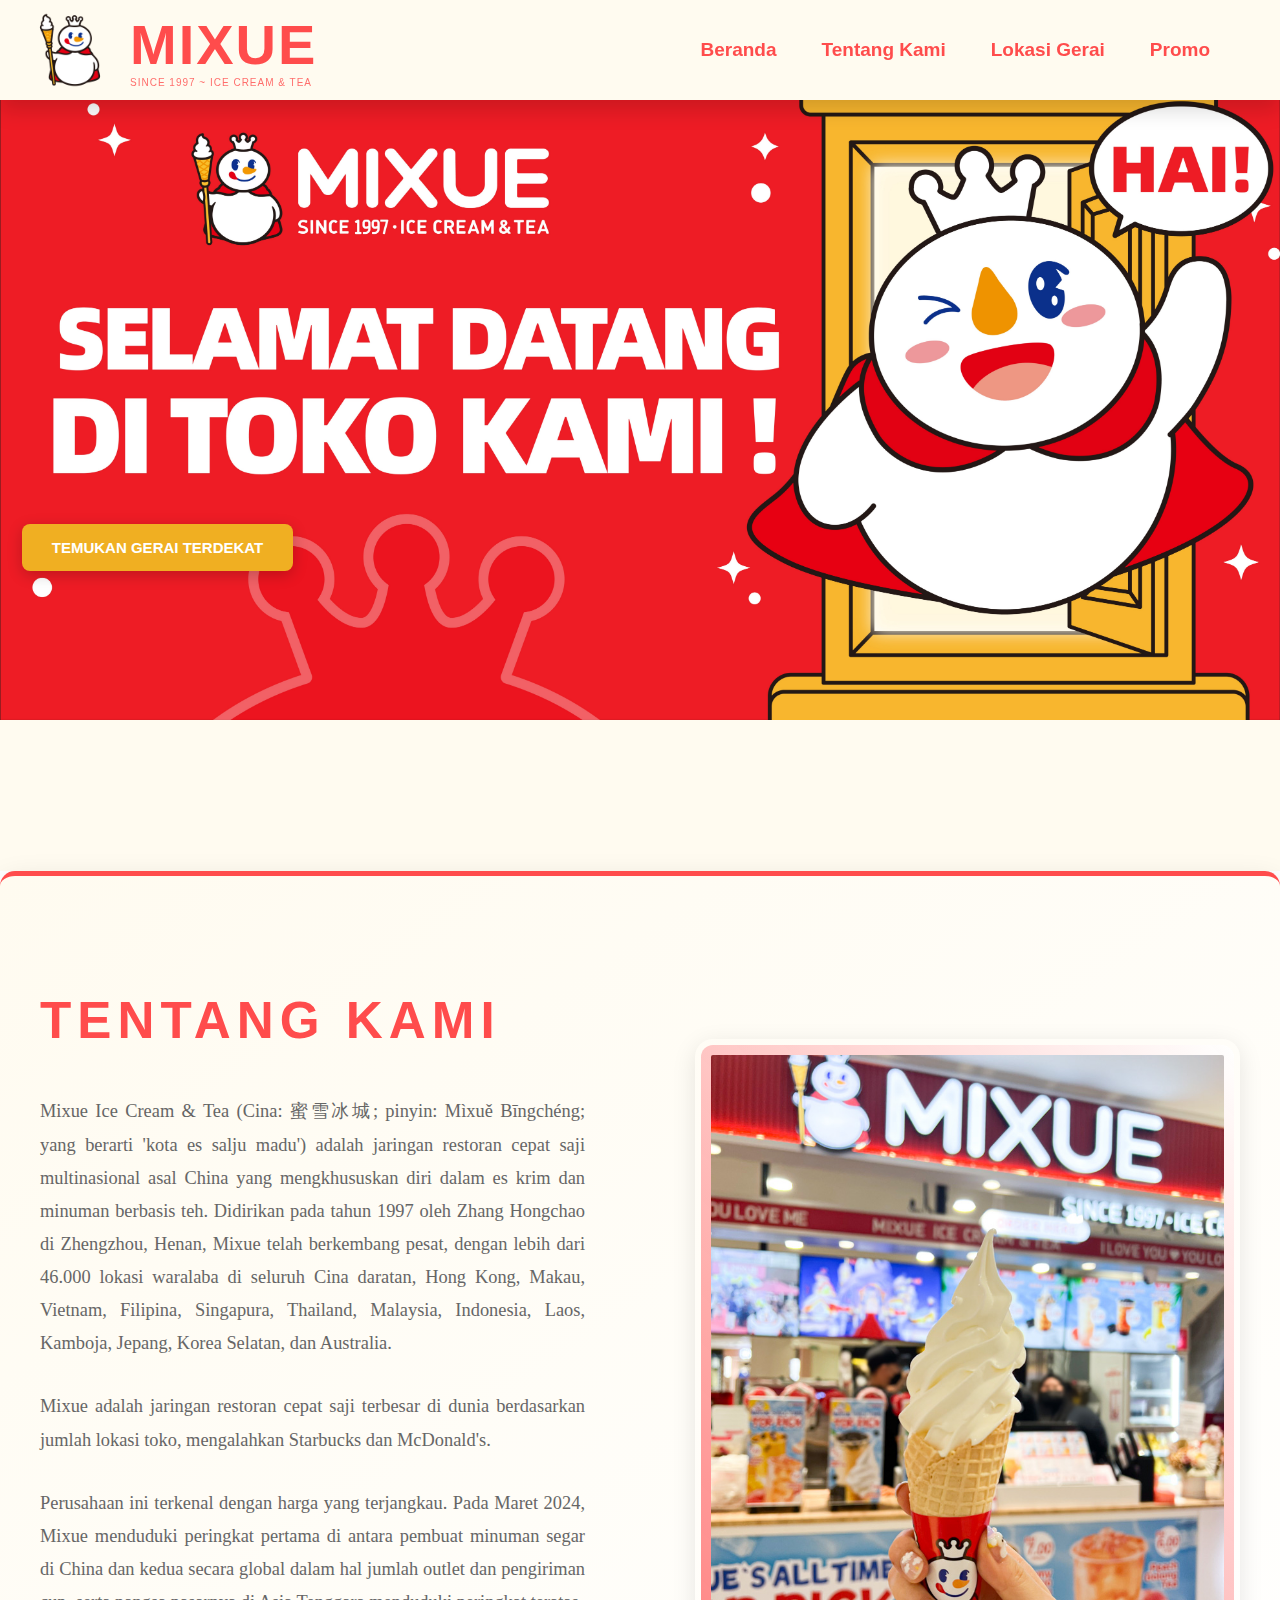
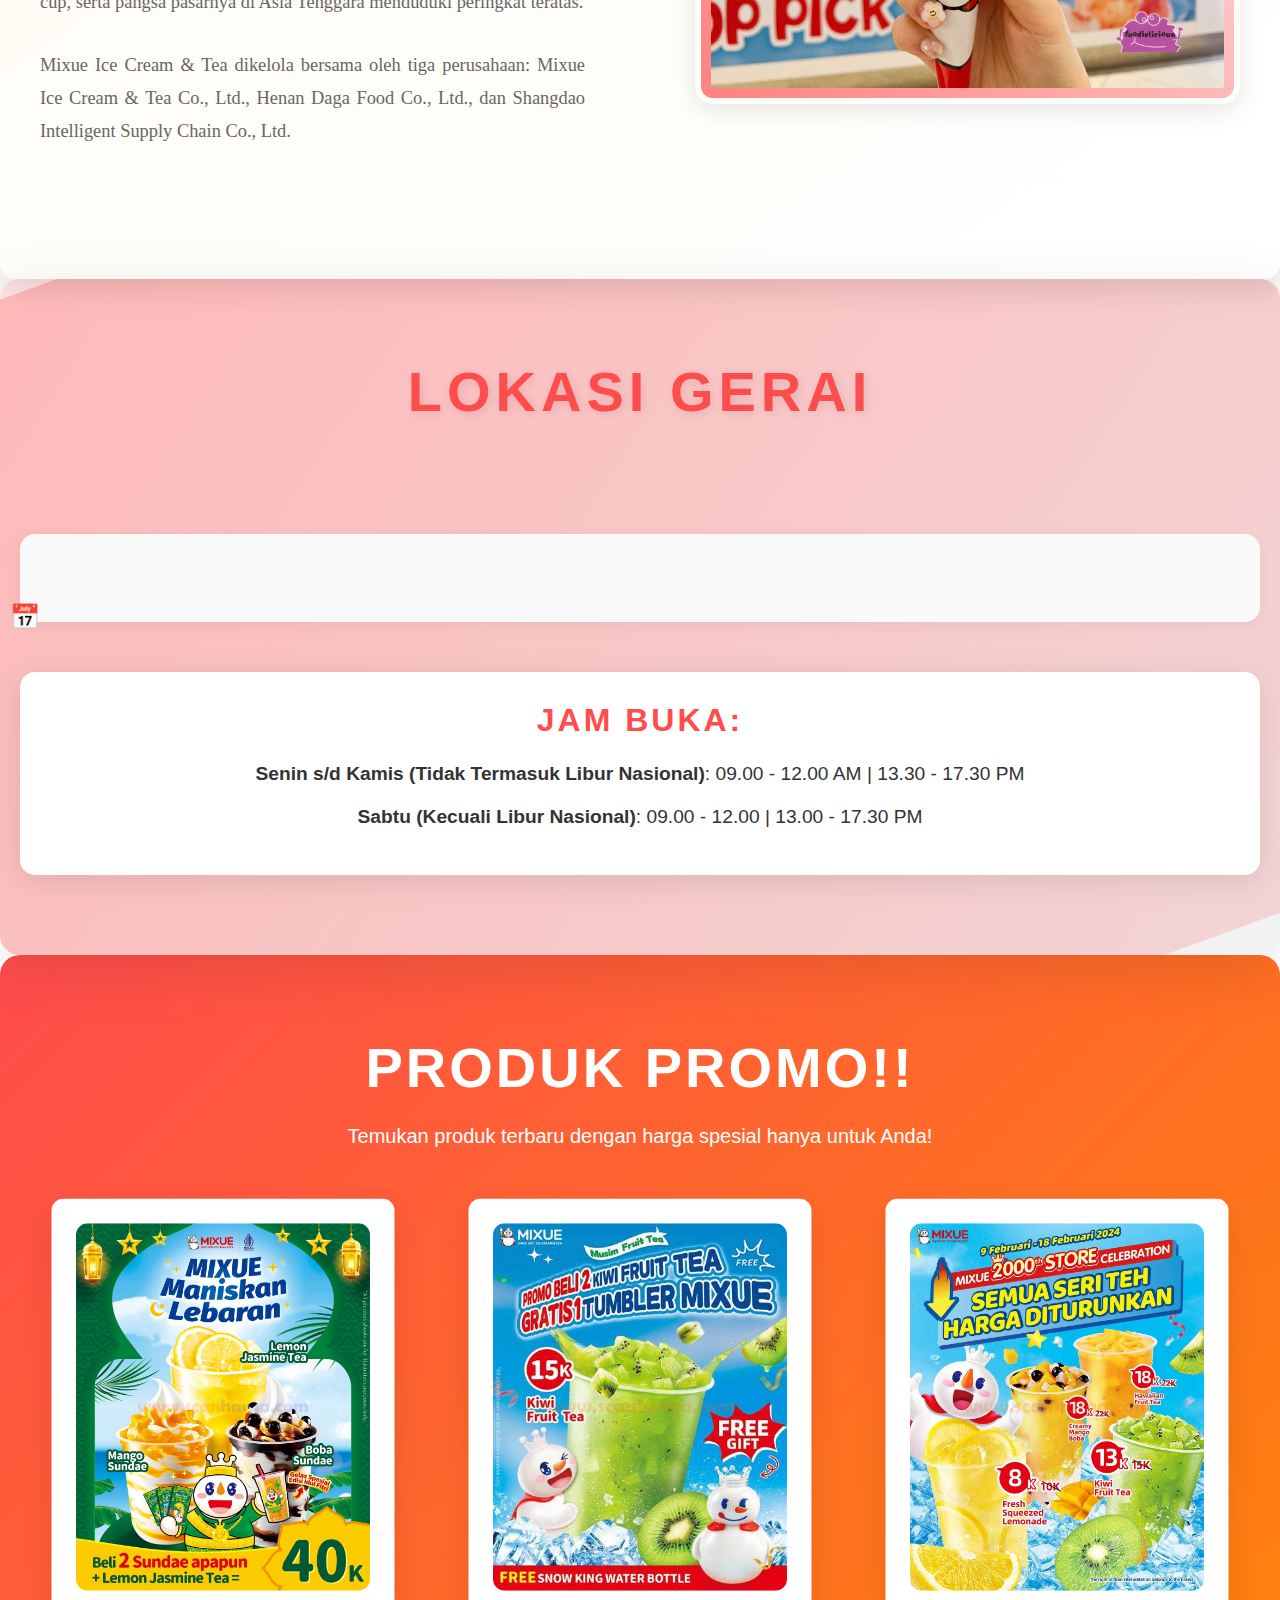
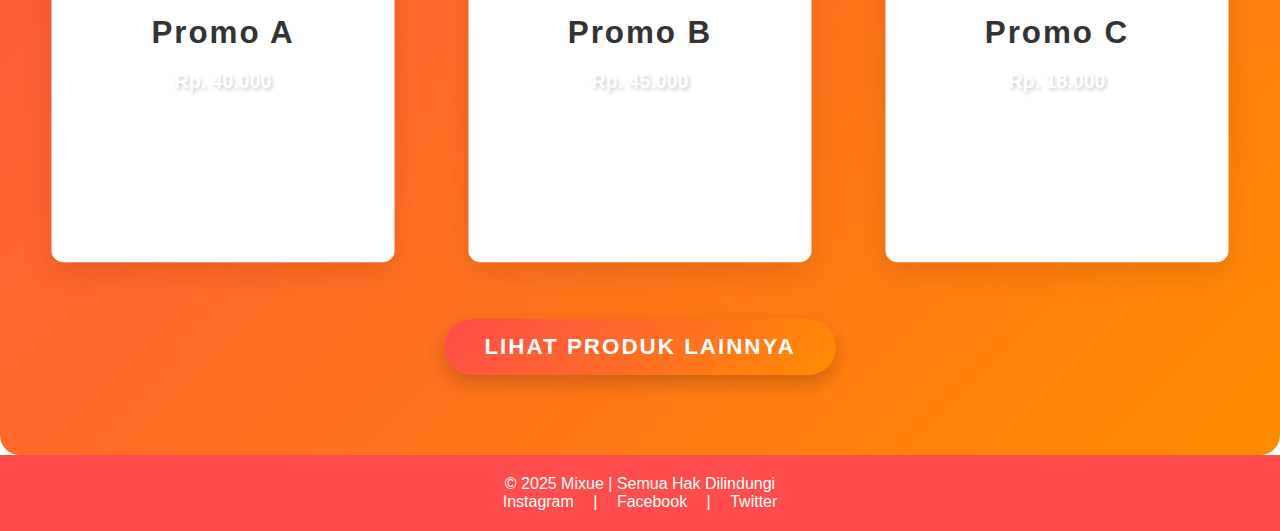
==== index.html @ 16f188e3 "Add files via upload" ====
<!DOCTYPE html>
<html lang="id">
<head>
  <meta charset="UTF-8">
  <meta name="viewport" content="width=device-width, initial-scale=1.0">
  <title>Mixue - Es Krim & Teh</title>
  <link rel="stylesheet" href="styles.css">
</head>
<body>
<!-- Header -->
<header>
  <div class="logo">
    <img src="pngwing.com.png" alt="Mixue Logo">
    <div class="brand-text">
      <span class="brand-main">MIXUE</span>
      <span class="brand-sub">SINCE 1997 ~ ICE CREAM & TEA</span>
    </div>
  </div>
  <nav>
    <ul>
      <li><a href="#home">Beranda</a></li>
      <li><a href="#about">Tentang Kami</a></li>
      <li><a href="#locations">Lokasi Gerai</a></li>
      <li><a href="#promo">Promo</a></li>
    </ul>
  </nav>
</header>

 <!-- Home Section -->
<section id="home">
  <div class="hero">
    <!-- Menambahkan gambar di bagian home -->
    <img src="mixue home.jpeg" alt="Mixue Awalan" class="hero-image">
    <a href="#locations" class="btn">Temukan Gerai Terdekat</a>
  </div>
</section>

  <!-- About Us Section -->
<section id="about">
  <div class="about-container">
    <div class="about-text">
      <h2>Tentang Kami</h2>
      <p>Mixue Ice Cream & Tea (Cina: 蜜雪冰城; pinyin: Mìxuě Bīngchéng; yang berarti 'kota es salju madu') adalah jaringan restoran cepat saji multinasional asal China yang mengkhususkan diri dalam es krim dan minuman berbasis teh. Didirikan pada tahun 1997 oleh Zhang Hongchao di Zhengzhou, Henan, Mixue telah berkembang pesat, dengan lebih dari 46.000 lokasi waralaba di seluruh Cina daratan, Hong Kong, Makau, Vietnam, Filipina, Singapura, Thailand, Malaysia, Indonesia, Laos, Kamboja, Jepang, Korea Selatan, dan Australia.</p>
      
      <p>Mixue adalah jaringan restoran cepat saji terbesar di dunia berdasarkan jumlah lokasi toko, mengalahkan Starbucks dan McDonald's.</p>
      
      <p>Perusahaan ini terkenal dengan harga yang terjangkau. Pada Maret 2024, Mixue menduduki peringkat pertama di antara pembuat minuman segar di China dan kedua secara global dalam hal jumlah outlet dan pengiriman cup, serta pangsa pasarnya di Asia Tenggara menduduki peringkat teratas.</p>
      
      <p>Mixue Ice Cream & Tea dikelola bersama oleh tiga perusahaan: Mixue Ice Cream & Tea Co., Ltd., Henan Daga Food Co., Ltd., dan Shangdao Intelligent Supply Chain Co., Ltd.</p>
    </div>

    <div class="about-image">
      <img src="mixue store.jpg" alt="Mixue Store" />
    </div>
  </div>
</section>


 <!-- Locations Section -->
<section id="locations">
  <h2>Lokasi Gerai</h2>
  <p>Temukan gerai Mixue terdekat di kota Anda!</p>
  <!-- Peta atau Daftar Lokasi (misal menggunakan gambar atau teks) -->
  <div class="location-list">
    <ul>
      <li>Surabaya - Jl. Kapasan No.210B, Sidodadi, Kec. Simokerto, Surabaya, Jawa Timur 60141</li>
    </ul>
  </div>
  
  <!-- Waktu Operasional -->
  <div class="operating-hours">
    <h3>Jam Buka:</h3>
    <ul>
      <li><strong>Senin s/d Kamis (Tidak Termasuk Libur Nasional)</strong>: 09.00 - 12.00 AM | 13.30 - 17.30 PM</li>
      <li><strong>Sabtu (Kecuali Libur Nasional)</strong>: 09.00 - 12.00 | 13.00 - 17.30 PM</li>
    </ul>
  </div>
</section>

<!-- Produk Promo Section -->
<section id="promo">
  <h2>Produk Promo!!</h2>
  <p>Temukan produk terbaru dengan harga spesial hanya untuk Anda!</p>

  <!-- Daftar Produk Promo -->
  <div class="promo-products">
    <!-- Produk 1 -->
    <div class="product-card">
      <img src="Promo Mixue 1.jpg" alt="Produk A">
      <h3>Promo A</h3>
      <p class="price">Rp. 40.000</p>
      <p class="description">Nikmati rasa lezat dengan promo spesial hanya untuk Anda.</p>
    </div>

    <!-- Produk 2 -->
    <div class="product-card">
      <img src="Promo Mixue 2.jpeg" alt="Produk B">
      <h3>Promo B</h3>
      <p class="price">Rp. 45.000</p>
      <p class="description">Promo terbatas! Jangan sampai kehabisan.</p>
    </div>

    <!-- Produk 3 -->
    <div class="product-card">
      <img src="Promo Mixue 3.jpg" alt="Produk C">
      <h3>Promo C</h3>
      <p class="price">Rp. 18.000</p>
      <p class="description">Dapatkan potongan harga 20% untuk produk ini!</p>
    </div>
  </div>

   <!-- Tombol Lihat Produk Lainnya -->
   <div class="view-more">
    <a href="produklain.html" class="btn-view-more">Lihat Produk Lainnya</a>
  </div>

</section>


  <!-- Footer -->
  <footer>
    <p>&copy; 2025 Mixue | Semua Hak Dilindungi</p>
    <div class="social-media">
      <a href="https://www.instagram.com/mixueindonesia/">Instagram</a> | <a href="https://www.facebook.com/MixueIndonesia/">Facebook</a> | <a href="https://x.com/mixue_indonesia">Twitter</a>
    </div>
  </footer>
</body>
</html>
---- styles.css ----
/* Reset beberapa elemen dasar */
* {
  margin: 0;
  padding: 0;
  box-sizing: border-box;
}

html {
  scroll-behavior: smooth; /* Animasi scroll halus */
}


/* Pastikan margin dan padding body dan html juga direset */
html, body {
  margin: 0;
  padding: 0;
  height: 100%; /* Pastikan body mengisi seluruh layar */
}

/* Body dan dasar tampilan */
body {
  font-family: Arial, sans-serif;
  background-color: #fff;
  color: #333;
}

/* Header */
header {
  background-color: white; /* Warna putih untuk latar belakang header */
  padding: 0px 50px; /* Padding lebih besar untuk header */
  color: #333;
  display: flex; /* Menggunakan Flexbox */
  justify-content: space-between; /* Membuat ruang antara logo dan menu */
  align-items: center; /* Menjaga logo dan teks di tengah secara vertikal */
  margin: 0; /* Pastikan tidak ada margin pada header */
  box-shadow: 0 4px 10px rgba(0, 0, 0, 0.1); /* Bayangan halus di bawah header */
  transition: all 0.3s ease-in-out; /* Transisi halus pada perubahan */
  position: fixed; /* Membuat header tetap di posisi atas saat scroll */
  top: 0; /* Menjaga header di atas */
  left: 0;
  right: 0;
  z-index: 1000; /* Agar header berada di atas konten lainnya */
}

/* Efek hover pada header */
header:hover {
  background-color: #FFFBF0; /* Mengubah warna latar belakang saat hover */
  box-shadow: 0 10px 20px rgba(0, 0, 0, 0.15); /* Efek bayangan lebih dalam */
}

/* Logo */
header .logo {
  display: flex;
  align-items: center; /* Menjaga logo dan teks di tengah secara vertikal */
  text-align: center;
  justify-content: center;
  animation: slideInLeft 1s ease-out; /* Animasi logo masuk dari kiri */
  position: relative;
  left: -30px;
}

/* Gambar Logo */
header .logo img {
  height: 100px; /* Ukuran logo */
  margin-right: 10px; /* Menambahkan jarak antara logo dan teks */
  animation: pulse 2s infinite; /* Animasi pulsasi untuk logo */
}

/* Teks Brand */
header .brand-text {
  display: flex; /* Menggunakan Flexbox untuk menyusun teks */
  flex-direction: column; /* Menyusun teks MIXUE dan yang lainnya secara vertikal */
  align-items: flex-start; /* Menjaga teks tetap di kiri secara horizontal */
  animation: fadeIn 1s ease-in-out; /* Animasi teks muncul */
}

/* Nama Brand */
header .brand-main {
  font-size: 3.5rem; /* Ukuran font lebih besar untuk MIXUE */
  font-weight: bold;
  color: #FF4C4C; /* Warna merah cerah */
  text-transform: uppercase;
  margin-bottom: 0px;
  letter-spacing: 2px; /* Memberikan jarak antar huruf */
  transition: transform 0.3s ease; /* Efek transformasi halus */
}

header .brand-main:hover {
  transform: scale(1.1); /* Efek memperbesar saat hover */
}

/* Subjudul Brand */
header .brand-sub {
  font-size: 10px;
  color: #FF4C4C; /* Warna merah */
  font-weight: normal;
  text-transform: uppercase;
  letter-spacing: 1px;
  opacity: 0.8; /* Efek transparansi */
  transition: opacity 0.3s ease; /* Efek transisi opacity */
}

header .brand-sub:hover {
  opacity: 1; /* Efek opacity penuh saat hover */
}

/* Menu Navigasi */
header nav ul {
  list-style-type: none;
  display: flex; /* Mengatur menu navigasi secara horizontal */
}

header nav ul li {
  margin-left: 25px;
  margin-right: 20px;
}

header nav ul li a {
  color: #FF4C4C;
  text-decoration: none;
  font-size: 19px;
  font-weight: bold;
  position: relative;
  transition: all 0.3s ease; /* Transisi halus saat hover */
}

header nav ul li a::after {
  content: "";
  position: absolute;
  width: 0;
  height: 2px;
  background-color: #FF4C4C;
  bottom: -5px;
  left: 50%;
  transition: width 0.3s, left 0.3s; /* Efek garis bawah pada hover */
}

header nav ul li a:hover::after {
  width: 100%;
  left: 0;
}

/* Animasi untuk Logo */
@keyframes slideInLeft {
  0% {
    transform: translateX(-100%);
    opacity: 0;
  }
  100% {
    transform: translateX(0);
    opacity: 1;
  }
}

/* Animasi untuk Teks */
@keyframes fadeIn {
  0% {
    opacity: 0;
  }
  100% {
    opacity: 1;
  }
}

/* Animasi Pulsasi untuk Logo */
@keyframes pulse {
  0% {
    transform: scale(1);
  }
  50% {
    transform: scale(1.05);
  }
  100% {
    transform: scale(1);
  }
}

/* Efek Opasitas untuk Header Saat Scroll */
header.scrolled {
  opacity: 0.85; /* Membuat header lebih transparan saat scroll */
  box-shadow: 0 6px 12px rgba(0, 0, 0, 0.15); /* Menurunkan bayangan untuk memberi efek lebih ringan */
  background-color: rgba(255, 255, 255, 0.9); /* Memberikan latar belakang semi-transparan */
}

/* Home Section */
#home {
  background-color: #FFFBF0; /* Warna lembut untuk latar belakang */
  text-align: center;
  padding: 80px 0; /* Memberikan jarak lebih pada bagian atas dan bawah */
  margin-top: 0; /* Menghindari margin tambahan pada home section */
}

  #home h1 {
    color: #FF4C4C;
    font-size: 3rem;
    margin-bottom: 20px;
  }
  
  #home p {
    font-size: 1.2rem;
    color: #555;
    margin-bottom: 20px;
  }
  
  #home .btn {
    background-color: #f0af22; /* Warna merah cerah yang kontras */
    color: white;
    padding: 15px 30px; /* Ukuran lebih besar untuk kesan tombol yang lebih menonjol */
    text-decoration: none;
    font-weight: bold;
    border-radius: 8px; /* Sudut yang lebih melengkung */
    display: inline-block; /* Membuat tombol berbentuk blok, dan lebih responsif */
    font-size: 15px; /* Ukuran font sedikit lebih besar */
    box-shadow: 0px 4px 15px rgba(0, 0, 0, 0.2); /* Bayangan untuk efek kedalaman */
    text-transform: uppercase; /* Semua huruf menjadi kapital */
    letter-spacing: 0px; /* Memberikan spasi antar huruf agar lebih modern */
    transition: all 0.3s ease; /* Efek transisi saat tombol dihover */
    position: relative;
    top: -220px; /* Geser ke atas */
    margin-left: 0; /* Pastikan tidak ada margin yang terlalu besar */
    margin-right: 965px; /* Memberikan jarak antar elemen */
  }
  
  #home .btn:hover {
    background-color: #1669d6; /* Mengubah warna saat hover menjadi lebih gelap */
    box-shadow: 0px 8px 25px rgba(0, 0, 0, 0.3); /* Bayangan lebih kuat saat hover */
    transform: translateY(-5px); /* Memberikan efek tombol terangkat saat hover */
  }
  
  #home .btn:active {
    background-color: #e60000; /* Mengubah warna saat tombol ditekan */
    transform: translateY(2px); /* Memberikan efek tombol terdorong saat ditekan */
  }  

  /* Menambahkan Gambar di Home Section */
.hero-image {
  width: 100%; /* Membuat gambar memenuhi lebar layar */
  height: auto; /* Menjaga rasio gambar */
  object-fit: cover; /* Agar gambar mengisi area dengan baik */
  margin-bottom: 20px; /* Memberi jarak antara gambar dan teks */
}

  
/* About Us Section */
#about {
  background: linear-gradient(145deg, #FFFBF0, #fff); /* Soft gradient background */
  padding: 100px 40px; /* Increased padding for a spacious feel */
  color: #333;
  font-size: 1.2rem;
  line-height: 1.75;
  border-top: 5px solid #FF4C4C; /* Bold border to highlight the section */
  border-radius: 15px; /* Smooth rounded corners */
  box-shadow: 0 10px 30px rgba(0, 0, 0, 0.12); /* Soft shadow for a floating effect */
  overflow: hidden; /* Prevents content spillover */
  position: relative;
}

/* Adding a subtle particle animation to the background */
@keyframes particleAnimation {
  0% { background-position: 0 0; }
  100% { background-position: 100% 100%; }
}

#about::after {
  content: "";
  position: absolute;
  top: 0;
  left: 0;
  width: 100%;
  height: 100%;
  background: url('https://www.transparenttextures.com/patterns/dot-grid-2x.png'); /* Soft texture for background */
  opacity: 0.1;
  animation: particleAnimation 10s linear infinite;
  pointer-events: none; /* Keeps background effects non-interactive */
}

/* Container for text and image */
.about-container {
  display: flex;
  justify-content: space-between;
  align-items: center;
  max-width: 1400px;
  margin: 0 auto;
  gap: 60px; /* Extra spacing between text and image */
  position: relative;
  z-index: 1; /* Ensure content is on top of background particles */
}

/* Text Section */
.about-text {
  flex: 1;
  margin-right: 50px;
  max-width: 650px; /* Restrict text width for readability */
}

#about h2 {
  font-size: 3.2rem;
  color: #FF4C4C;
  font-weight: 800;
  margin-bottom: 30px;
  text-transform: uppercase;
  letter-spacing: 6px;
  text-align: left;
  font-family: 'Poppins', sans-serif;
  position: relative;
  animation: fadeInUp 1.5s ease-out;
  z-index: 2; /* Ensure heading is on top */
}

/* Adding a glowing underline to the heading */
#about h2::after {
  content: "";
  position: absolute;
  bottom: -10px;
  left: 0;
  width: 50%;
  height: 2px;
  background: #FF4C4C;
  box-shadow: 0 0 8px #FF4C4C;
  transform: scaleX(0);
  transform-origin: right;
  animation: underlineGlow 1.2s ease-out forwards;
}

@keyframes underlineGlow {
  100% {
    transform: scaleX(1);
    transform-origin: left;
  }
}

#about p {
  font-size: 1.15rem;
  color: #666;
  line-height: 1.8;
  max-width: 900px;
  margin: 0 auto;
  margin-bottom: 30px;
  font-family: 'Lora', serif;
  text-align: justify;
  animation: fadeInUp 2s ease-out;
  z-index: 2;
}

/* Hover Effects for Text */
#about p:hover {
  color: #FF4C4C;
  cursor: pointer;
  transition: color 0.3s ease;
}

/* Image Section */
.about-image {
  flex: 1;
  text-align: center;
  position: relative;
  z-index: 2;
}

.about-image img {
  width: 100%;
  max-width: 600px;
  height: auto;
  border-radius: 18px;
  box-shadow: 0 6px 25px rgba(0, 0, 0, 0.1);
  border: 6px solid transparent; /* Invisible border for effect */
  background: linear-gradient(45deg, rgba(255, 76, 76, 0.7), rgba(255, 255, 255, 0.8)); /* Gradient border effect */
  transition: all 0.3s ease;
  background-clip: padding-box;
  padding: 10px;
  transform: scale(1);
}

.about-image img:hover {
  transform: scale(1.05); /* Slight zoom effect on hover */
  box-shadow: 0 10px 40px rgba(0, 0, 0, 0.15); /* Enhanced shadow */
}

/* Unique Decorative Border for Image */
.about-image img::before {
  content: "";
  position: absolute;
  top: 0;
  left: 0;
  width: 100%;
  height: 100%;
  border: 4px solid #FF4C4C; /* Red border */
  border-radius: 18px;
  z-index: -1; /* Behind the image */
  background: url('https://www.transparenttextures.com/patterns/DiagonalStripes.png'); /* Subtle texture inside border */
  opacity: 0.2;
  pointer-events: none; /* Ensures the border does not block interaction */
}

/* Fade-in-up Animation */
@keyframes fadeInUp {
  0% {
    opacity: 0;
    transform: translateY(30px);
  }
  100% {
    opacity: 1;
    transform: translateY(0);
  }
}

/* Scroll-to-Top Button Style */
#scroll-to-top {
  position: fixed;
  bottom: 20px;
  right: 20px;
  background-color: #FF4C4C;
  color: #fff;
  padding: 15px;
  border-radius: 50%;
  box-shadow: 0 5px 15px rgba(0, 0, 0, 0.15);
  cursor: pointer;
  font-size: 1.5rem;
  z-index: 1000;
  opacity: 0;
  transform: translateY(50px);
  transition: opacity 0.3s ease, transform 0.3s ease;
}

#scroll-to-top.show {
  opacity: 1;
  transform: translateY(0);
}

#scroll-to-top:hover {
  background-color: #e03a3a;
}

/* Media Query for Mobile Devices */
@media (max-width: 768px) {
  #about {
    padding: 50px 20px; /* Reduced padding on smaller screens */
  }

  .about-container {
    flex-direction: column;
    align-items: center;
  }

  .about-text {
    margin-right: 0;
    margin-bottom: 30px; /* Space between text and image on mobile */
  }

  .about-image img {
    max-width: 90%; /* Resize image for small screens */
  }
}
  
/* Lokasi Gerai Section */
#locations {
  padding: 80px 20px;
  background-color: #fff;
  text-align: center;
  border-radius: 20px;
  box-shadow: 0 15px 60px rgba(0, 0, 0, 0.1); /* Subtle but deep shadow for 3D effect */
  position: relative;
  overflow: hidden;
  background: linear-gradient(135deg, rgba(255, 76, 76, 0.15), rgba(0, 0, 0, 0.05)); /* Soft gradient for depth */
}

/* Decorative Diagonal Lines to add structure */
#locations::before {
  content: '';
  position: absolute;
  top: -30%;
  left: -20%;
  width: 150%;
  height: 150%;
  background: linear-gradient(135deg, rgba(255, 76, 76, 0.3), rgba(255, 76, 76, 0.15));
  z-index: -1;
  transform: rotate(-20deg);
  pointer-events: none;
  animation: moveDiagonal 15s linear infinite;
}

/* Diagonal line movement */
@keyframes moveDiagonal {
  0% {
    transform: rotate(-20deg) translateX(0) translateY(0);
  }
  50% {
    transform: rotate(-20deg) translateX(20%) translateY(20%);
  }
  100% {
    transform: rotate(-20deg) translateX(0) translateY(0);
  }
}

/* Title Styling */
#locations h2 {
  font-size: 3.5rem;
  color: #FF4C4C;
  font-family: 'Poppins', sans-serif;
  font-weight: 800;
  margin-bottom: 30px;
  text-transform: uppercase;
  letter-spacing: 5px;
  text-shadow: 2px 2px 10px rgba(0, 0, 0, 0.1); /* Adding shadow for emphasis */
  animation: fadeInUp 1s ease-out;
}

/* Subtitle (Description Text) Styling */
#locations p {
  font-size: 1.4rem;
  color: #555;
  margin-bottom: 40px;
  font-family: 'Lora', serif;
  max-width: 800px;
  margin-left: auto;
  margin-right: auto;
  line-height: 1.8;
  opacity: 0;
  animation: fadeInUp 1.3s ease-out 0.5s forwards; /* Delayed animation */
}

/* Location List Styling */
.location-list ul {
  list-style-type: none;
  padding: 0;
  margin: 0;
  opacity: 0;
  animation: fadeInUp 1.5s ease-out 1s forwards;
}

.location-list ul li {
  font-size: 1.3rem;
  color: #333;
  margin-bottom: 15px;
  padding-left: 40px;
  position: relative;
  line-height: 1.6;
  font-family: 'Roboto', sans-serif;
  text-transform: capitalize;
  transition: color 0.3s ease, transform 0.3s ease;
}

/* Pin Icon for Locations */
.location-list ul li:before {
  content: "📍"; /* Pin emoji */
  position: absolute;
  left: 10px;
  top: 50%;
  transform: translateY(-50%);
  font-size: 1.8rem;
  color: #FF4C4C;
}

/* Hover effect for locations */
.location-list ul li:hover {
  color: #FF4C4C;
  transform: translateX(10px); /* Move location slightly */
}

/* Add a soft border to location list */
.location-list {
  margin-top: 40px;
  padding: 20px;
  background-color: #f9f9f9;
  border-radius: 15px;
  box-shadow: 0 4px 15px rgba(0, 0, 0, 0.05);
}

/* Operasional Hours */
.operating-hours {
  background-color: #fff;
  padding: 30px 40px;
  border-radius: 15px;
  box-shadow: 0 6px 30px rgba(0, 0, 0, 0.1);
  margin-top: 50px;
  animation: fadeInUp 1.8s ease-out 1.5s forwards;
}

.operating-hours h3 {
  font-size: 2rem;
  color: #FF4C4C;
  font-weight: bold;
  margin-bottom: 20px;
  text-transform: uppercase;
  letter-spacing: 3px;
}

.operating-hours ul {
  list-style-type: none;
  padding: 0;
}

.operating-hours li {
  font-size: 1.2rem;
  color: #333;
  margin-bottom: 12px;
  line-height: 1.6;
  font-family: 'Roboto', sans-serif;
}

.operating-hours li:before {
  content: "📅";
  position: absolute;
  left: 10px;
  top: 50%;
  transform: translateY(-50%);
  font-size: 1.5rem;
  color: #FF4C4C;
}

/* Animations */
@keyframes fadeInUp {
  0% {
    opacity: 0;
    transform: translateY(20px);
  }
  100% {
    opacity: 1;
    transform: translateY(0);
  }
}

/* Responsive Styles for Mobile */
@media (max-width: 768px) {
  #locations {
    padding: 60px 15px;
  }

  #locations h2 {
    font-size: 2.5rem;
  }

  #locations p {
    font-size: 1.2rem;
    margin-bottom: 25px;
  }

  .location-list ul li {
    font-size: 1.1rem;
    padding-left: 30px;
  }

  .operating-hours {
    padding: 25px;
  }

  .operating-hours h3 {
    font-size: 1.8rem;
  }
}

/* Produk Promo Section */
#promo {
  padding: 80px 20px;
  text-align: center;
  background: linear-gradient(135deg, #FF4C4C, #FF8C00); /* Gradasi warna latar belakang */
  border-radius: 20px;
  animation: fadeInUp 1s ease-out; /* Animasi seluruh section */
}

#promo h2 {
  color: #fff;
  font-size: 3.5rem;
  margin-bottom: 20px;
  font-weight: 800;
  text-transform: uppercase;
  letter-spacing: 3px;
  font-family: 'Montserrat', sans-serif;
  animation: fadeInUp 1.5s ease-out; /* Animasi judul */
}

#promo p {
  font-size: 1.25rem;
  color: #fff;
  margin-bottom: 40px;
  font-family: 'Open Sans', sans-serif;
  line-height: 1.6;
  animation: fadeInUp 2s ease-out; /* Animasi deskripsi */
}

/* Kontainer untuk kartu produk */
.promo-products {
  display: grid;
  grid-template-columns: repeat(3, 1fr); /* Tiga kolom */
  gap: 30px;
  justify-items: center;
  margin-top: 40px;
  padding: 0 10px;
  animation: fadeInUp 2.5s ease-out;
}

/* Kartu Produk */
.product-card {
  background-color: #fff;
  border: none;
  border-radius: 12px;
  padding: 25px;
  box-shadow: 0 12px 30px rgba(0, 0, 0, 0.1);
  transition: transform 0.3s ease, box-shadow 0.3s ease, background-color 0.3s ease;
  width: 100%;
  max-width: 350px;
  text-align: center;
  font-family: 'Poppins', sans-serif;
  position: relative;
  overflow: hidden;
  transform: scale(0.98);
}

/* Hover effect untuk produk */
.product-card:hover {
  transform: scale(1.05) translateY(-10px);
  box-shadow: 0 8px 40px rgba(0, 0, 0, 0.3);
  background-color: #FF4C4C; /* Ubah warna latar belakang saat hover */
}

.product-card img {
  width: 100%;
  height: auto;
  border-radius: 12px;
  margin-bottom: 20px;
  transition: transform 0.3s ease;
}

.product-card img:hover {
  transform: scale(1.1); /* Efek zoom pada gambar saat hover */
}

/* Nama produk */
.product-card h3 {
  color: #333;
  font-size: 2rem;
  margin-bottom: 15px;
  font-weight: 700;
  font-family: 'Montserrat', sans-serif;
  text-transform: capitalize;
  letter-spacing: 2px;
  transition: color 0.3s ease;
}

.product-card h3:hover {
  color: #fff; /* Warna berubah saat hover */
}

/* Harga produk */
.product-card .price {
  color: #FF4C4C;
  font-size: 1.8rem;
  margin-bottom: 15px;
  font-weight: 600;
  text-shadow: 2px 2px 4px rgba(0, 0, 0, 0.2);
}

/* Deskripsi produk */
.product-card .description {
  color: #777;
  font-size: 1rem;
  margin-bottom: 20px;
  line-height: 1.5;
  font-family: 'Open Sans', sans-serif;
}

/* Animasi Fade-In */
@keyframes fadeInUp {
  0% {
    opacity: 0;
    transform: translateY(50px);
  }
  100% {
    opacity: 1;
    transform: translateY(0);
  }
}

@media (max-width: 960px) {
  /* Responsif: Mengubah grid menjadi 2 kolom di layar lebih kecil */
  .promo-products {
    grid-template-columns: repeat(2, 1fr);
  }
}

@media (max-width: 600px) {
  /* Responsif: Mengubah grid menjadi 1 kolom di layar lebih kecil */
  .promo-products {
    grid-template-columns: 1fr;
  }
}

/* Tombol Lihat Produk Lainnya */
.view-more {
  margin-top: 50px;
  text-align: center;
}

.btn-view-more {
  padding: 15px 40px;
  background: linear-gradient(135deg, #FF4C4C, #FF8C00); /* Gradien warna latar belakang */
  color: #fff;
  font-size: 1.4rem;
  font-weight: 600;
  text-transform: uppercase;
  border-radius: 50px;
  text-decoration: none;
  letter-spacing: 2px;
  display: inline-block;
  box-shadow: 0 8px 20px rgba(0, 0, 0, 0.2); /* Bayangan tombol yang lebih halus */
  transition: all 0.3s ease-in-out;
}

.btn-view-more:hover {
  background: linear-gradient(135deg, #FF8C00, #FF4C4C); /* Efek gradien terbalik saat hover */
  transform: translateY(-8px) scale(1.05); /* Efek mengangkat dan sedikit membesarkan tombol */
  box-shadow: 0 12px 30px rgba(0, 0, 0, 0.3); /* Bayangan lebih tajam saat hover */
}

.btn-view-more:active {
  background: linear-gradient(135deg, #e74c3c, #FF8C00); /* Gradien lebih gelap saat klik */
  transform: translateY(0) scale(1); /* Mengembalikan posisi dan ukuran tombol */
  box-shadow: 0 4px 10px rgba(0, 0, 0, 0.1); /* Bayangan lebih lembut saat tombol ditekan */
}

.btn-view-more:focus {
  outline: none; /* Menghilangkan outline */
  box-shadow: 0 0 0 4px rgba(255, 76, 76, 0.5); /* Efek fokus dengan border berwarna */
}


  /* Footer */
  footer {
    background-color: #FF4C4C;
    color: white;
    text-align: center;
    padding: 20px;
  }
  
  footer .social-media a {
    color: white;
    margin: 0 15px;
    text-decoration: none;
  }
  
  footer .social-media a:hover {
    text-decoration: underline;
  }
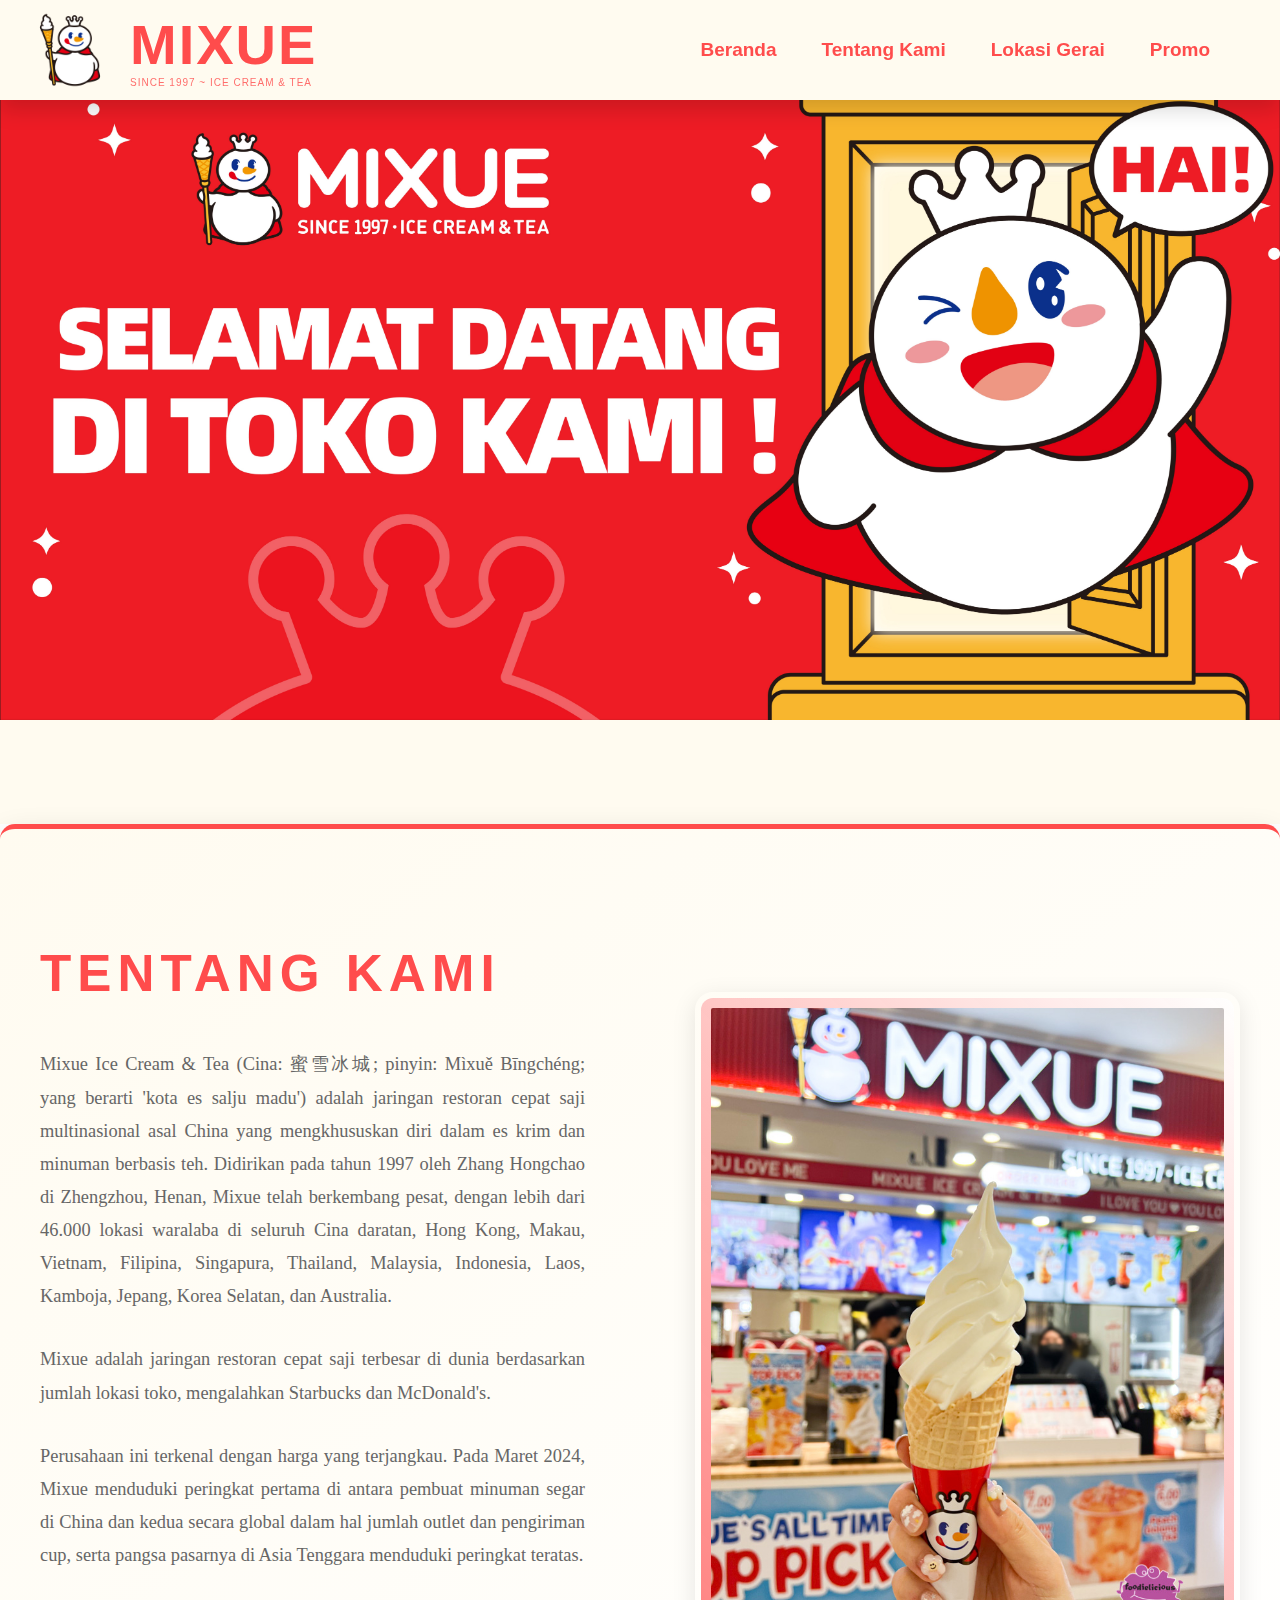
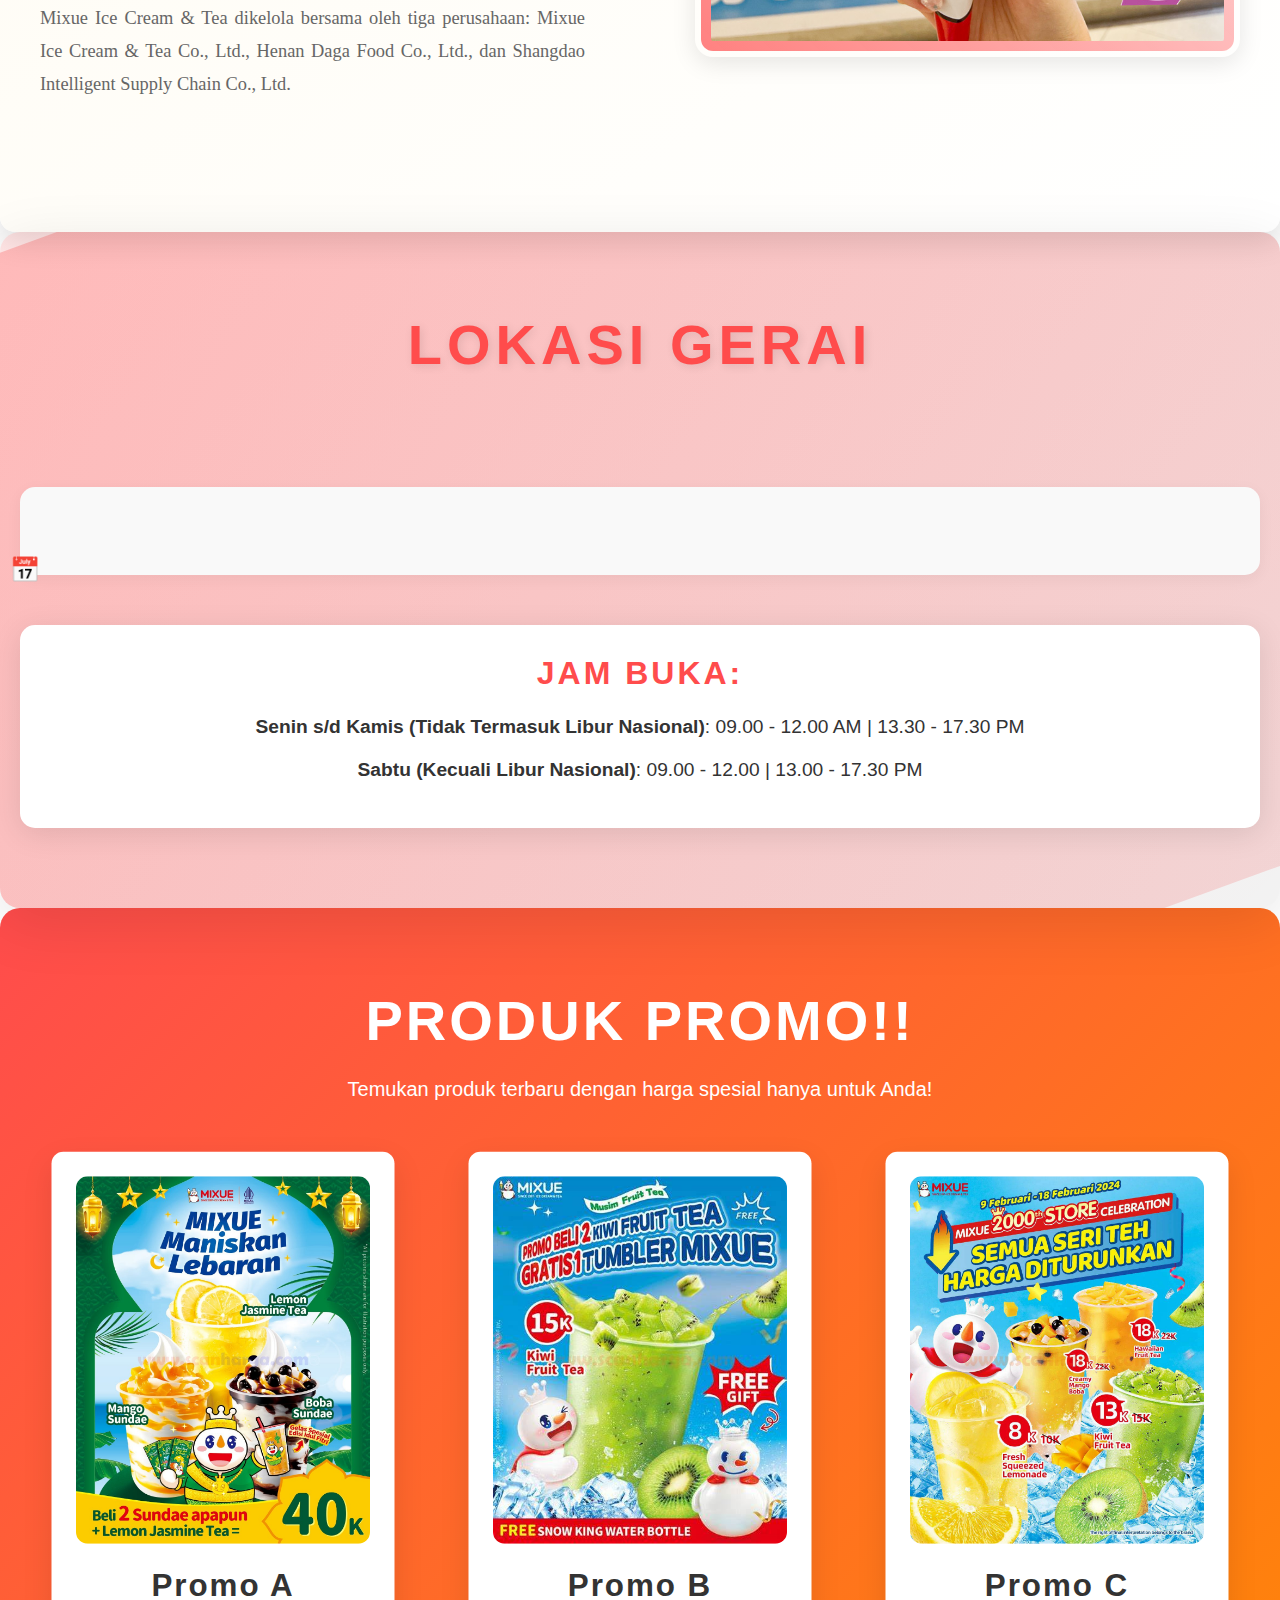
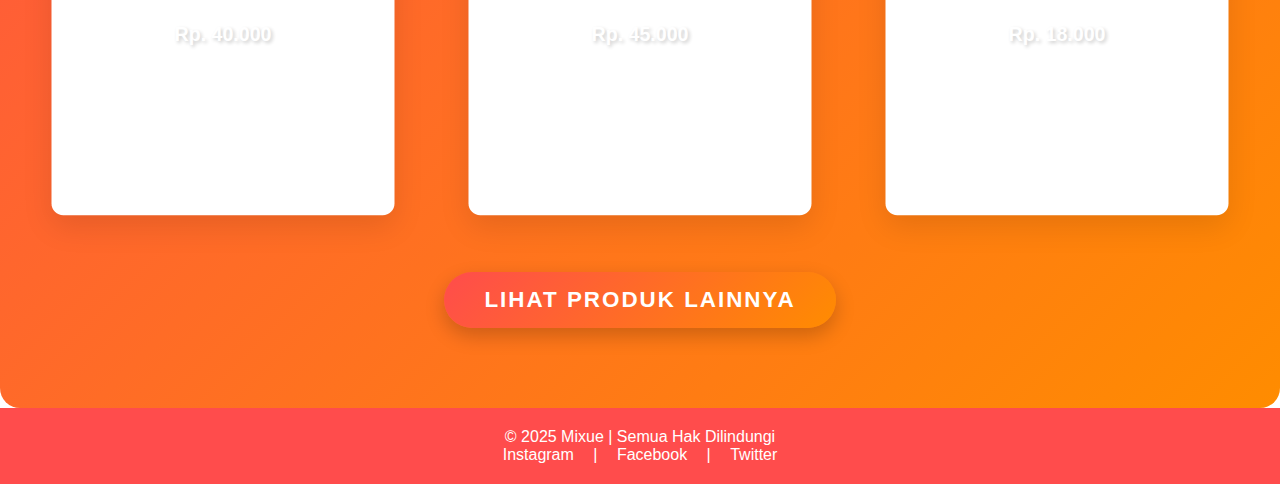
==== commit 8041d3a3: "index.html" ====
--- a/index.html
+++ b/index.html
@@ -12,6 +12,11 @@
   <div class="logo">
     <img src="pngwing.com.png" alt="Mixue Logo">
     <div class="brand-text">
+      <div class="menu-toggle" id="menu-toggle">
+        <span></span>
+        <span></span>
+        <span></span>
+      </div>
       <span class="brand-main">MIXUE</span>
       <span class="brand-sub">SINCE 1997 ~ ICE CREAM & TEA</span>
     </div>
@@ -31,7 +36,6 @@
   <div class="hero">
     <!-- Menambahkan gambar di bagian home -->
     <img src="mixue home.jpeg" alt="Mixue Awalan" class="hero-image">
-    <a href="#locations" class="btn">Temukan Gerai Terdekat</a>
   </div>
 </section>
 
@@ -124,6 +128,17 @@
       <a href="https://www.instagram.com/mixueindonesia/">Instagram</a> | <a href="https://www.facebook.com/MixueIndonesia/">Facebook</a> | <a href="https://x.com/mixue_indonesia">Twitter</a>
     </div>
   </footer>
+
+ <script>
+    document.addEventListener("DOMContentLoaded", function () {
+      const toggle = document.getElementById('menu-toggle');
+      const nav = document.querySelector('header nav');
+  
+      toggle.addEventListener('click', () => {
+        nav.classList.toggle('active');
+      });
+    });
+  </script>  
 </body>
 </html>
 
--- a/styles.css
+++ b/styles.css
@@ -139,6 +139,112 @@
   width: 100%;
   left: 0;
 }
+
+/* RESPONSIF HEADER - MOBILE FRIENDLY */
+@media (max-width: 992px) {
+  header {
+    padding: 10px 20px;
+    flex-wrap: wrap;
+    align-items: flex-start;
+  }
+
+  /* Hamburger toggle muncul */
+  .menu-toggle {
+    display: flex;
+    flex-direction: column;
+    gap: 5px;
+    cursor: pointer;
+    margin-left: auto;
+  }
+
+  .menu-toggle span {
+    width: 25px;
+    height: 3px;
+    background: #FF4C4C;
+    border-radius: 2px;
+    transition: 0.3s;
+  }
+
+  /* Navigasi diubah ke bentuk dropdown */
+  header nav {
+    width: 100%;
+    overflow: hidden;
+    max-height: 0;
+    transition: max-height 0.4s ease;
+  }
+
+  header nav.active {
+    max-height: 300px; /* Atur sesuai banyaknya menu */
+  }
+
+  header nav ul {
+    flex-direction: column;
+    width: 100%;
+    padding: 10px 0;
+  }
+
+  header nav ul li {
+    margin: 10px 0;
+    padding-left: 10px;
+  }
+
+  header nav ul li a {
+    font-size: 17px;
+  }
+
+  header .logo {
+    left: 0; /* Reset posisi logo */
+    margin-bottom: 10px;
+  }
+
+  header .logo img {
+    height: 60px;
+  }
+
+  header .brand-main {
+    font-size: 2rem;
+  }
+
+  header .brand-sub {
+    font-size: 9px;
+  }
+}
+
+@media (max-width: 576px) {
+  header .brand-main {
+    font-size: 1.7rem;
+    letter-spacing: 1px;
+  }
+
+  header .brand-sub {
+    font-size: 8px;
+  }
+
+  header nav ul li a {
+    font-size: 16px;
+  }
+
+  .menu-toggle span {
+    width: 20px;
+  }
+}
+
+.menu-toggle {
+
+  gap: 5px;
+  cursor: pointer;
+  margin-left: 200px; /* Ini yang bikin dia ke kanan */
+}
+
+
+.menu-toggle span {
+  width: 25px;
+  height: 3px;
+  background: #FF4C4C;
+  border-radius: 2px;
+  transition: 0.3s;
+}
+
 
 /* Animasi untuk Logo */
 @keyframes slideInLeft {
@@ -823,6 +929,98 @@
   box-shadow: 0 0 0 4px rgba(255, 76, 76, 0.5); /* Efek fokus dengan border berwarna */
 }
 
+/* RESPONSIVE TWEAKS FOR PROMO SECTION */
+
+@media (max-width: 1024px) {
+  #promo h2 {
+    font-size: 3rem;
+  }
+
+  #promo p {
+    font-size: 1.15rem;
+  }
+
+  .btn-view-more {
+    font-size: 1.2rem;
+    padding: 14px 35px;
+  }
+
+  .product-card h3 {
+    font-size: 1.8rem;
+  }
+
+  .product-card .price {
+    font-size: 1.6rem;
+  }
+}
+
+@media (max-width: 768px) {
+  #promo {
+    padding: 60px 15px;
+    border-radius: 15px;
+  }
+
+  #promo h2 {
+    font-size: 2.5rem;
+    letter-spacing: 2px;
+  }
+
+  #promo p {
+    font-size: 1.1rem;
+    line-height: 1.6;
+  }
+
+  .product-card {
+    padding: 20px;
+  }
+
+  .product-card h3 {
+    font-size: 1.6rem;
+  }
+
+  .product-card .price {
+    font-size: 1.5rem;
+  }
+
+  .btn-view-more {
+    font-size: 1.1rem;
+    padding: 12px 30px;
+  }
+}
+
+@media (max-width: 480px) {
+  #promo h2 {
+    font-size: 2rem;
+    margin-bottom: 15px;
+  }
+
+  #promo p {
+    font-size: 1rem;
+    margin-bottom: 30px;
+  }
+
+  .product-card {
+    padding: 18px;
+    max-width: 100%;
+  }
+
+  .product-card h3 {
+    font-size: 1.4rem;
+  }
+
+  .product-card .price {
+    font-size: 1.3rem;
+  }
+
+  .product-card .description {
+    font-size: 0.95rem;
+  }
+
+  .btn-view-more {
+    font-size: 1rem;
+    padding: 10px 25px;
+  }
+}
 
   /* Footer */
   footer {
@@ -841,4 +1039,4 @@
   footer .social-media a:hover {
     text-decoration: underline;
   }
-  +  
